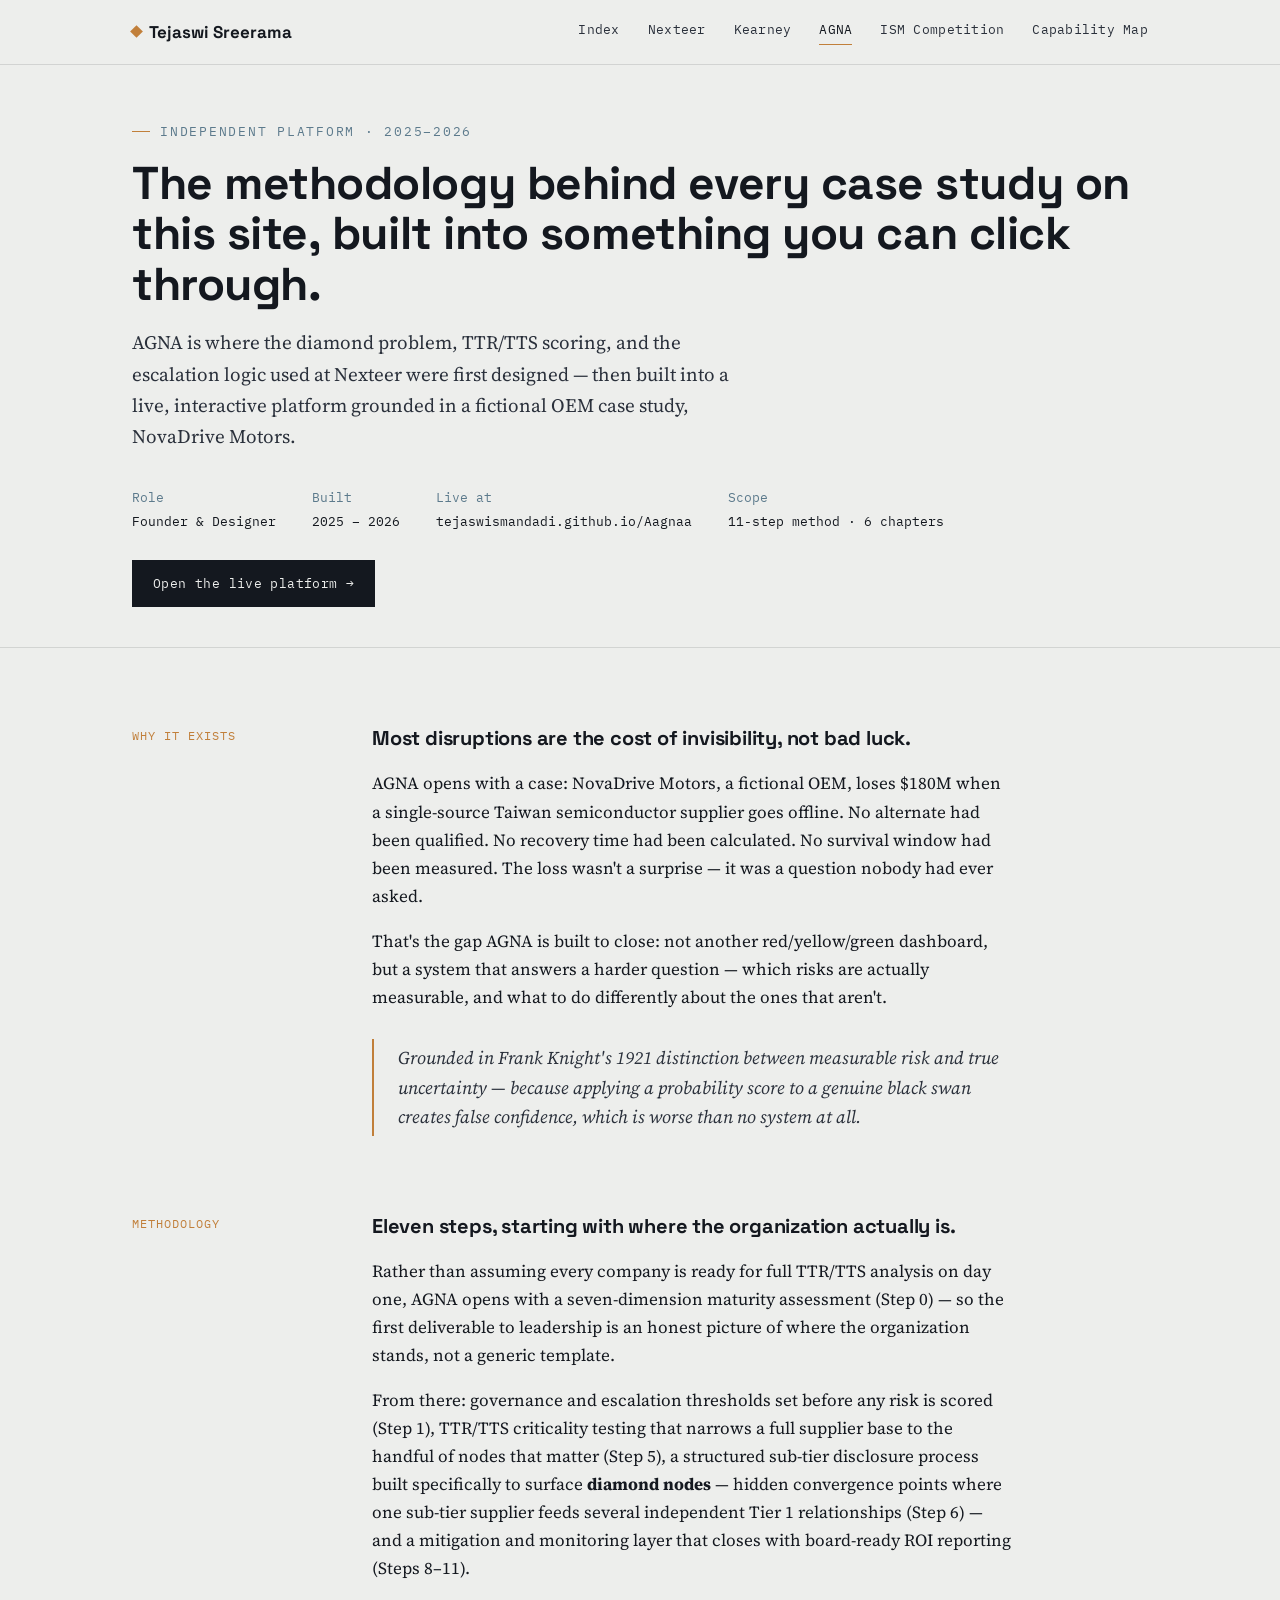
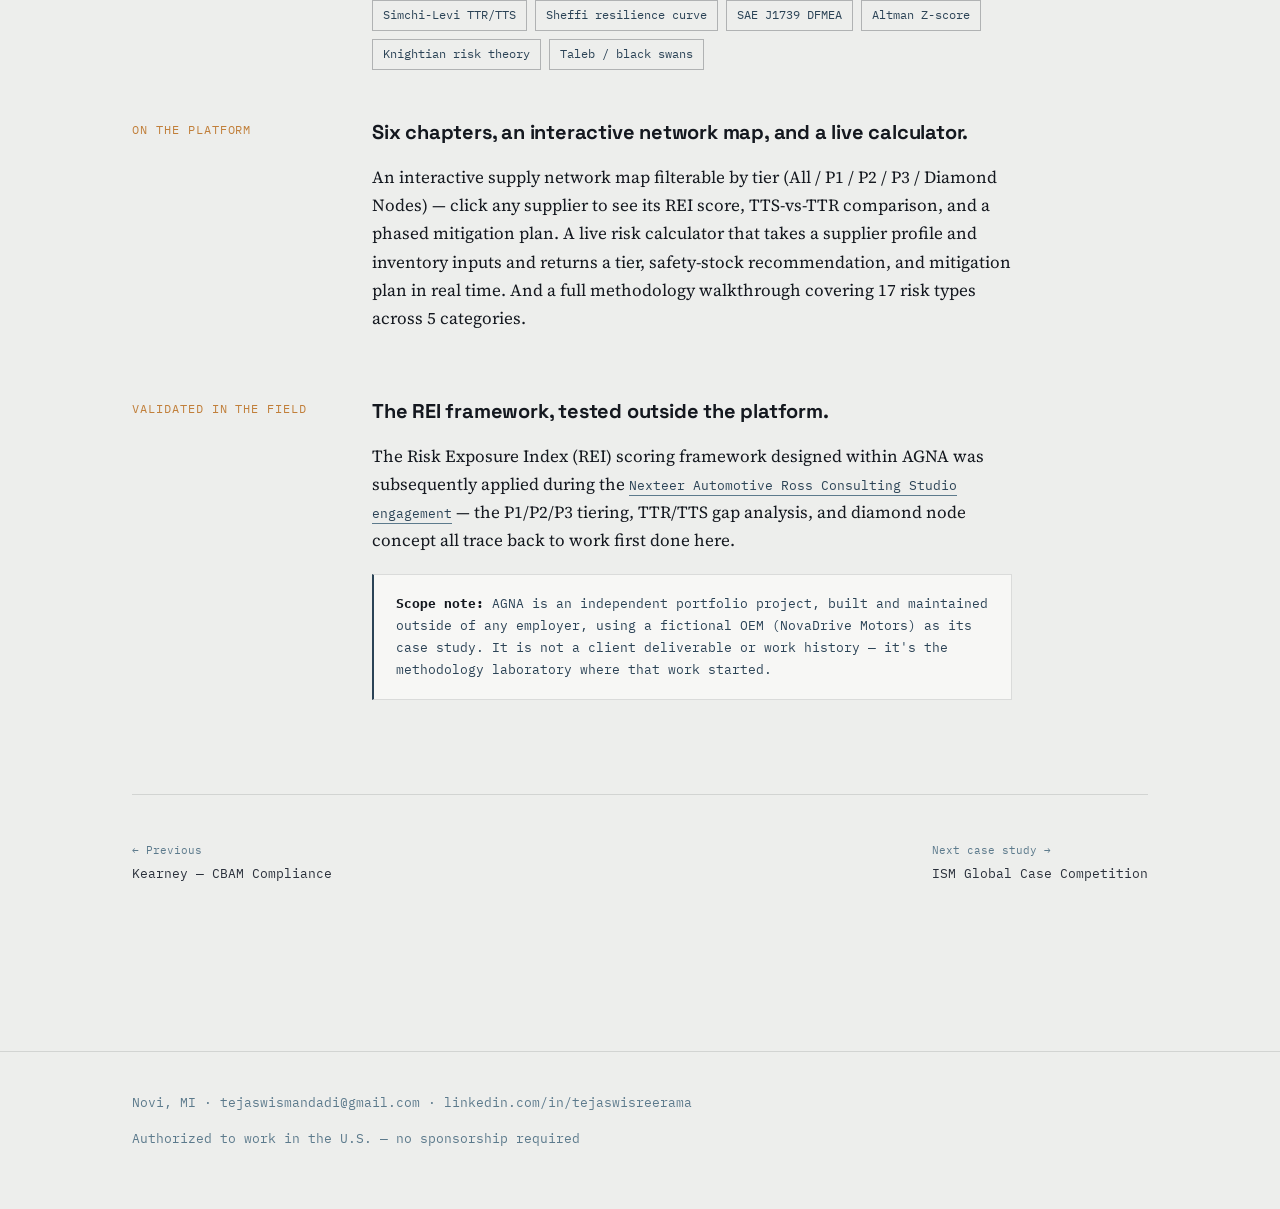
==== agna.html @ 7c191649 "Add files via upload Initial portfolio site" ====
<!DOCTYPE html>
<html lang="en">
<head>
<meta charset="UTF-8">
<meta name="viewport" content="width=device-width, initial-scale=1.0">
<title>AGNA — Independent Risk Platform | Tejaswi Sreerama</title>
<link rel="stylesheet" href="styles.css">
</head>
<body>

<nav class="site-nav">
  <div class="wrap">
    <a href="index.html" class="nav-mark"><span class="diamond"></span>Tejaswi Sreerama</a>
    <div class="nav-links">
      <a href="index.html">Index</a>
      <a href="nexteer.html">Nexteer</a>
      <a href="kearney.html">Kearney</a>
      <a href="agna.html" class="active">AGNA</a>
      <a href="ism-competition.html">ISM Competition</a>
      <a href="capability-map.html">Capability Map</a>
    </div>
  </div>
</nav>

<header class="case-hero">
  <div class="wrap">
    <div class="eyebrow">Independent Platform · 2025–2026</div>
    <h1>The methodology behind every case study on this site, built into something you can click through.</h1>
    <p class="dek">AGNA is where the diamond problem, TTR/TTS scoring, and the escalation logic used at Nexteer were first designed — then built into a live, interactive platform grounded in a fictional OEM case study, NovaDrive Motors.</p>
    <div class="case-meta">
      <div><span class="m-label">Role</span><span class="m-val">Founder &amp; Designer</span></div>
      <div><span class="m-label">Built</span><span class="m-val">2025 – 2026</span></div>
      <div><span class="m-label">Live at</span><span class="m-val">tejaswismandadi.github.io/Aagnaa</span></div>
      <div><span class="m-label">Scope</span><span class="m-val">11-step method · 6 chapters</span></div>
    </div>
    <div class="hero-cta" style="margin-top: 28px;">
      <a href="https://tejaswismandadi.github.io/Aagnaa" class="btn primary">Open the live platform →</a>
    </div>
  </div>
</header>

<section class="block">
  <div class="wrap">

    <div class="narrative">
      <div class="n-label">Why It Exists</div>
      <div class="n-body">
        <h3>Most disruptions are the cost of invisibility, not bad luck.</h3>
        <p>AGNA opens with a case: NovaDrive Motors, a fictional OEM, loses $180M when a single-source Taiwan semiconductor supplier goes offline. No alternate had been qualified. No recovery time had been calculated. No survival window had been measured. The loss wasn't a surprise — it was a question nobody had ever asked.</p>
        <p>That's the gap AGNA is built to close: not another red/yellow/green dashboard, but a system that answers a harder question — which risks are actually measurable, and what to do differently about the ones that aren't.</p>
        <div class="callout">Grounded in Frank Knight's 1921 distinction between measurable risk and true uncertainty — because applying a probability score to a genuine black swan creates false confidence, which is worse than no system at all.</div>
      </div>
    </div>

    <div class="narrative">
      <div class="n-label">Methodology</div>
      <div class="n-body">
        <h3>Eleven steps, starting with where the organization actually is.</h3>
        <p>Rather than assuming every company is ready for full TTR/TTS analysis on day one, AGNA opens with a seven-dimension maturity assessment (Step 0) — so the first deliverable to leadership is an honest picture of where the organization stands, not a generic template.</p>
        <p>From there: governance and escalation thresholds set before any risk is scored (Step 1), TTR/TTS criticality testing that narrows a full supplier base to the handful of nodes that matter (Step 5), a structured sub-tier disclosure process built specifically to surface <b>diamond nodes</b> — hidden convergence points where one sub-tier supplier feeds several independent Tier 1 relationships (Step 6) — and a mitigation and monitoring layer that closes with board-ready ROI reporting (Steps 8–11).</p>
        <div class="tag-row">
          <span class="tag-chip">Simchi-Levi TTR/TTS</span>
          <span class="tag-chip">Sheffi resilience curve</span>
          <span class="tag-chip">SAE J1739 DFMEA</span>
          <span class="tag-chip">Altman Z-score</span>
          <span class="tag-chip">Knightian risk theory</span>
          <span class="tag-chip">Taleb / black swans</span>
        </div>
      </div>
    </div>

    <div class="narrative">
      <div class="n-label">On the Platform</div>
      <div class="n-body">
        <h3>Six chapters, an interactive network map, and a live calculator.</h3>
        <p>An interactive supply network map filterable by tier (All / P1 / P2 / P3 / Diamond Nodes) — click any supplier to see its REI score, TTS-vs-TTR comparison, and a phased mitigation plan. A live risk calculator that takes a supplier profile and inventory inputs and returns a tier, safety-stock recommendation, and mitigation plan in real time. And a full methodology walkthrough covering 17 risk types across 5 categories.</p>
      </div>
    </div>

    <div class="narrative">
      <div class="n-label">Validated in the Field</div>
      <div class="n-body">
        <h3>The REI framework, tested outside the platform.</h3>
        <p>The Risk Exposure Index (REI) scoring framework designed within AGNA was subsequently applied during the <a href="nexteer.html" class="text-link">Nexteer Automotive Ross Consulting Studio engagement</a> — the P1/P2/P3 tiering, TTR/TTS gap analysis, and diamond node concept all trace back to work first done here.</p>
        <div class="honesty-note">
          <b>Scope note:</b> AGNA is an independent portfolio project, built and maintained outside of any employer, using a fictional OEM (NovaDrive Motors) as its case study. It is not a client deliverable or work history — it's the methodology laboratory where that work started.
        </div>
      </div>
    </div>

  </div>
</section>

<div class="wrap">
  <div class="case-switch">
    <a href="kearney.html"><span class="dir">← Previous</span>Kearney — CBAM Compliance</a>
    <a href="ism-competition.html"><span class="dir">Next case study →</span>ISM Global Case Competition</a>
  </div>
</div>

<footer class="site-footer">
  <div class="wrap">
    <div class="meta">Novi, MI · tejaswismandadi@gmail.com · linkedin.com/in/tejaswisreerama</div>
    <div class="meta">Authorized to work in the U.S. — no sponsorship required</div>
  </div>
</footer>

</body>
</html>
---- styles.css ----
/* ============================================================
   AGNA PORTFOLIO — Design System
   Signature: the convergence node (diamond problem) motif
   ============================================================ */

@import url('https://fonts.googleapis.com/css2?family=Space+Grotesk:wght@400;500;600;700&family=Source+Serif+4:opsz,wght@8..60,400;8..60,500;8..60,600&family=IBM+Plex+Mono:wght@400;500&display=swap');

:root {
  --ink: #14181F;
  --ink-soft: #2A303B;
  --paper: #EDEEEC;
  --paper-raised: #F7F7F5;
  --white: #FFFFFF;
  --signal: #C17F3A;
  --signal-soft: #E8CBA6;
  --steel: #2B4356;
  --steel-soft: #5C7A8C;
  --resolved: #4B7B6B;
  --line: rgba(20, 24, 31, 0.12);
  --line-strong: rgba(20, 24, 31, 0.28);

  --display: 'Space Grotesk', sans-serif;
  --body: 'Source Serif 4', serif;
  --mono: 'IBM Plex Mono', monospace;
}

* { box-sizing: border-box; }

html { scroll-behavior: smooth; }

@media (prefers-reduced-motion: reduce) {
  html { scroll-behavior: auto; }
  * { animation-duration: 0.01ms !important; animation-iteration-count: 1 !important; transition-duration: 0.01ms !important; }
}

body {
  margin: 0;
  background: var(--paper);
  color: var(--ink);
  font-family: var(--body);
  font-size: 17px;
  line-height: 1.65;
  -webkit-font-smoothing: antialiased;
}

a { color: inherit; }
a:focus-visible, button:focus-visible { outline: 2px solid var(--signal); outline-offset: 3px; }

img, svg { max-width: 100%; display: block; }

.wrap {
  max-width: 1080px;
  margin: 0 auto;
  padding: 0 32px;
}

/* ---------- Type ---------- */

h1, h2, h3, h4 {
  font-family: var(--display);
  color: var(--ink);
  margin: 0;
  letter-spacing: -0.01em;
}

.eyebrow {
  font-family: var(--mono);
  font-size: 12.5px;
  letter-spacing: 0.14em;
  text-transform: uppercase;
  color: var(--steel-soft);
  display: flex;
  align-items: center;
  gap: 10px;
}

.eyebrow::before {
  content: "";
  width: 18px;
  height: 1px;
  background: var(--signal);
  display: inline-block;
}

p { margin: 0 0 1.1em 0; }
p:last-child { margin-bottom: 0; }

.stat-num {
  font-family: var(--mono);
  font-weight: 500;
}

/* ---------- Nav ---------- */

.site-nav {
  position: sticky;
  top: 0;
  z-index: 40;
  background: rgba(237, 238, 236, 0.92);
  backdrop-filter: blur(8px);
  border-bottom: 1px solid var(--line);
}

.site-nav .wrap {
  display: flex;
  align-items: center;
  justify-content: space-between;
  height: 64px;
}

.nav-mark {
  font-family: var(--display);
  font-weight: 700;
  font-size: 17px;
  text-decoration: none;
  display: flex;
  align-items: center;
  gap: 8px;
}

.nav-mark .diamond {
  width: 9px; height: 9px;
  background: var(--signal);
  transform: rotate(45deg);
  display: inline-block;
}

.nav-links {
  display: flex;
  gap: 28px;
  font-family: var(--mono);
  font-size: 13px;
  letter-spacing: 0.02em;
}

.nav-links a {
  text-decoration: none;
  color: var(--ink-soft);
  padding-bottom: 4px;
  border-bottom: 1px solid transparent;
  transition: border-color 0.15s, color 0.15s;
}

.nav-links a:hover, .nav-links a.active {
  color: var(--ink);
  border-bottom-color: var(--signal);
}

@media (max-width: 720px) {
  .nav-links { display: none; }
}

/* ---------- Buttons / links ---------- */

.btn {
  display: inline-flex;
  align-items: center;
  gap: 10px;
  font-family: var(--mono);
  font-size: 13px;
  letter-spacing: 0.03em;
  text-decoration: none;
  padding: 12px 20px;
  border: 1px solid var(--ink);
  color: var(--ink);
  transition: background 0.15s, color 0.15s;
}

.btn:hover { background: var(--ink); color: var(--paper); }

.btn.primary {
  background: var(--ink);
  color: var(--paper);
}
.btn.primary:hover { background: var(--signal); border-color: var(--signal); color: var(--ink); }

.text-link {
  font-family: var(--mono);
  font-size: 13px;
  text-decoration: none;
  color: var(--steel);
  border-bottom: 1px solid var(--steel-soft);
  padding-bottom: 1px;
}
.text-link:hover { color: var(--signal); border-color: var(--signal); }

/* ---------- Footer ---------- */

.site-footer {
  border-top: 1px solid var(--line);
  margin-top: 120px;
  padding: 40px 0 60px;
}

.site-footer .wrap {
  display: flex;
  justify-content: space-between;
  align-items: center;
  flex-wrap: wrap;
  gap: 16px;
}

.site-footer .meta {
  font-family: var(--mono);
  font-size: 12.5px;
  color: var(--steel-soft);
}

/* ---------- Hero (index) ---------- */

.hero {
  padding: 100px 0 70px;
  border-bottom: 1px solid var(--line);
}

.hero-grid {
  display: grid;
  grid-template-columns: 1.15fr 0.85fr;
  gap: 56px;
  align-items: center;
}

@media (max-width: 860px) {
  .hero-grid { grid-template-columns: 1fr; }
}

.hero h1 {
  font-size: clamp(34px, 5vw, 54px);
  line-height: 1.06;
  margin: 18px 0 22px;
}

.hero h1 .accent { color: var(--signal); }

.hero-sub {
  font-family: var(--body);
  font-size: 19px;
  color: var(--ink-soft);
  max-width: 46ch;
  margin-bottom: 30px;
}

.hero-cta { display: flex; gap: 14px; flex-wrap: wrap; }

/* ---------- Convergence diagram (signature element) ---------- */

.diagram-frame {
  background: var(--ink);
  padding: 28px;
  position: relative;
}

.diagram-frame .cap {
  font-family: var(--mono);
  font-size: 11px;
  color: var(--paper);
  opacity: 0.55;
  letter-spacing: 0.08em;
  margin-top: 14px;
  text-transform: uppercase;
}

/* ---------- Section scaffolding ---------- */

section.block { padding: 74px 0; }
section.block.tight { padding: 44px 0; }
section.block + section.block { border-top: 1px solid var(--line); }

.section-head { max-width: 640px; margin-bottom: 44px; }
.section-head h2 { font-size: clamp(26px, 3.4vw, 34px); margin-top: 14px; }

/* ---------- Case index cards ---------- */

.case-grid {
  display: grid;
  grid-template-columns: repeat(2, 1fr);
  gap: 1px;
  background: var(--line-strong);
  border: 1px solid var(--line-strong);
}

@media (max-width: 760px) { .case-grid { grid-template-columns: 1fr; } }

.case-card {
  background: var(--paper-raised);
  padding: 34px 32px;
  text-decoration: none;
  color: var(--ink);
  display: flex;
  flex-direction: column;
  gap: 14px;
  min-height: 260px;
  transition: background 0.15s;
  position: relative;
}

.case-card:hover { background: var(--white); }

.case-card .tag {
  font-family: var(--mono);
  font-size: 11px;
  letter-spacing: 0.1em;
  text-transform: uppercase;
  color: var(--signal);
}

.case-card h3 {
  font-size: 22px;
  line-height: 1.2;
}

.case-card .desc {
  font-family: var(--body);
  font-size: 15px;
  color: var(--ink-soft);
  flex-grow: 1;
}

.case-card .stats {
  display: flex;
  gap: 20px;
  font-family: var(--mono);
  font-size: 12px;
  color: var(--steel);
  border-top: 1px solid var(--line);
  padding-top: 14px;
}

.case-card .go {
  position: absolute;
  top: 30px; right: 28px;
  font-family: var(--mono);
  font-size: 13px;
  color: var(--line-strong);
  transition: color 0.15s, transform 0.15s;
}
.case-card:hover .go { color: var(--signal); transform: translate(3px,-3px); }

/* ---------- Stat strip ---------- */

.stat-strip {
  display: grid;
  grid-template-columns: repeat(4, 1fr);
  border: 1px solid var(--line-strong);
}
@media (max-width: 760px) { .stat-strip { grid-template-columns: repeat(2, 1fr); } }

.stat-cell {
  padding: 26px 22px;
  border-left: 1px solid var(--line-strong);
}
.stat-cell:first-child { border-left: none; }
@media (max-width: 760px) { .stat-cell:nth-child(2n+1) { border-left: none; } }

.stat-cell .num {
  font-family: var(--mono);
  font-size: 27px;
  color: var(--signal);
  display: block;
}
.stat-cell .label {
  font-family: var(--mono);
  font-size: 11.5px;
  color: var(--steel);
  text-transform: uppercase;
  letter-spacing: 0.04em;
  margin-top: 6px;
}

/* ---------- Case study page ---------- */

.case-hero {
  padding: 56px 0 40px;
  border-bottom: 1px solid var(--line);
}

.case-hero .eyebrow { margin-bottom: 16px; }
.case-hero h1 { font-size: clamp(30px, 4.4vw, 46px); line-height: 1.1; margin-bottom: 18px; }
.case-hero .dek { font-size: 19px; color: var(--ink-soft); max-width: 60ch; }

.case-meta {
  display: flex;
  gap: 36px;
  margin-top: 34px;
  flex-wrap: wrap;
  font-family: var(--mono);
  font-size: 12.5px;
}
.case-meta .m-label { color: var(--steel-soft); display: block; margin-bottom: 4px; }
.case-meta .m-val { color: var(--ink); }

.narrative {
  display: grid;
  grid-template-columns: 200px 1fr;
  gap: 40px;
  max-width: 880px;
}
@media (max-width: 720px) { .narrative { grid-template-columns: 1fr; } }

.narrative .n-label {
  font-family: var(--mono);
  font-size: 12px;
  letter-spacing: 0.08em;
  text-transform: uppercase;
  color: var(--signal);
  padding-top: 4px;
}

.narrative .n-body h3 {
  font-size: 20px;
  margin-bottom: 14px;
}
.narrative .n-body { font-size: 17px; }
.narrative .n-body p { margin-bottom: 1em; }

.narrative + .narrative { margin-top: 46px; }

/* pull quote / insight callout */
.callout {
  border-left: 2px solid var(--signal);
  padding: 4px 0 4px 24px;
  margin: 28px 0;
  font-family: var(--body);
  font-size: 18px;
  font-style: italic;
  color: var(--ink-soft);
}

/* tag list for methods used */
.tag-row { display: flex; flex-wrap: wrap; gap: 8px; margin-top: 18px; }
.tag-chip {
  font-family: var(--mono);
  font-size: 11.5px;
  border: 1px solid var(--line-strong);
  padding: 5px 10px;
  color: var(--steel);
}

/* honesty note box */
.honesty-note {
  background: var(--paper-raised);
  border: 1px solid var(--line);
  border-left: 2px solid var(--steel);
  padding: 18px 22px;
  font-family: var(--mono);
  font-size: 13px;
  color: var(--steel);
  line-height: 1.7;
  margin: 20px 0;
}
.honesty-note b { color: var(--ink); }

/* case nav (prev/next) */
.case-switch {
  display: flex;
  justify-content: space-between;
  padding: 46px 0;
  border-top: 1px solid var(--line);
  font-family: var(--mono);
  font-size: 13px;
}
.case-switch a { text-decoration: none; color: var(--ink-soft); }
.case-switch a:hover { color: var(--signal); }
.case-switch .dir { display: block; color: var(--steel-soft); font-size: 11px; margin-bottom: 4px; }

/* capability map table */
.cap-table {
  display: grid;
  gap: 1px;
  background: var(--line-strong);
  border: 1px solid var(--line-strong);
  margin-top: 10px;
}
.cap-row {
  background: var(--paper-raised);
  padding: 22px 26px;
  display: grid;
  grid-template-columns: 260px 1fr;
  gap: 24px;
}
@media (max-width: 720px) { .cap-row { grid-template-columns: 1fr; } }
.cap-row .cap-h {
  font-family: var(--mono);
  font-size: 12px;
  color: var(--signal);
  text-transform: uppercase;
  letter-spacing: 0.05em;
}
.cap-row .cap-ask {
  font-size: 14px;
  color: var(--steel);
  margin-top: 8px;
  font-family: var(--body);
  font-style: italic;
}
.cap-row .cap-proof { font-size: 15.5px; }

/* quadrant grid (leadership) */
.quad-grid {
  display: grid;
  grid-template-columns: repeat(2, 1fr);
  gap: 1px;
  background: var(--line-strong);
  border: 1px solid var(--line-strong);
  margin-top: 10px;
}
@media (max-width: 720px) { .quad-grid { grid-template-columns: 1fr; } }
.quad-cell { background: var(--paper-raised); padding: 26px; }
.quad-cell h4 {
  font-family: var(--mono);
  font-size: 13px;
  color: var(--signal);
  text-transform: uppercase;
  letter-spacing: 0.05em;
  margin-bottom: 10px;
}
.quad-cell p { font-size: 15.5px; }
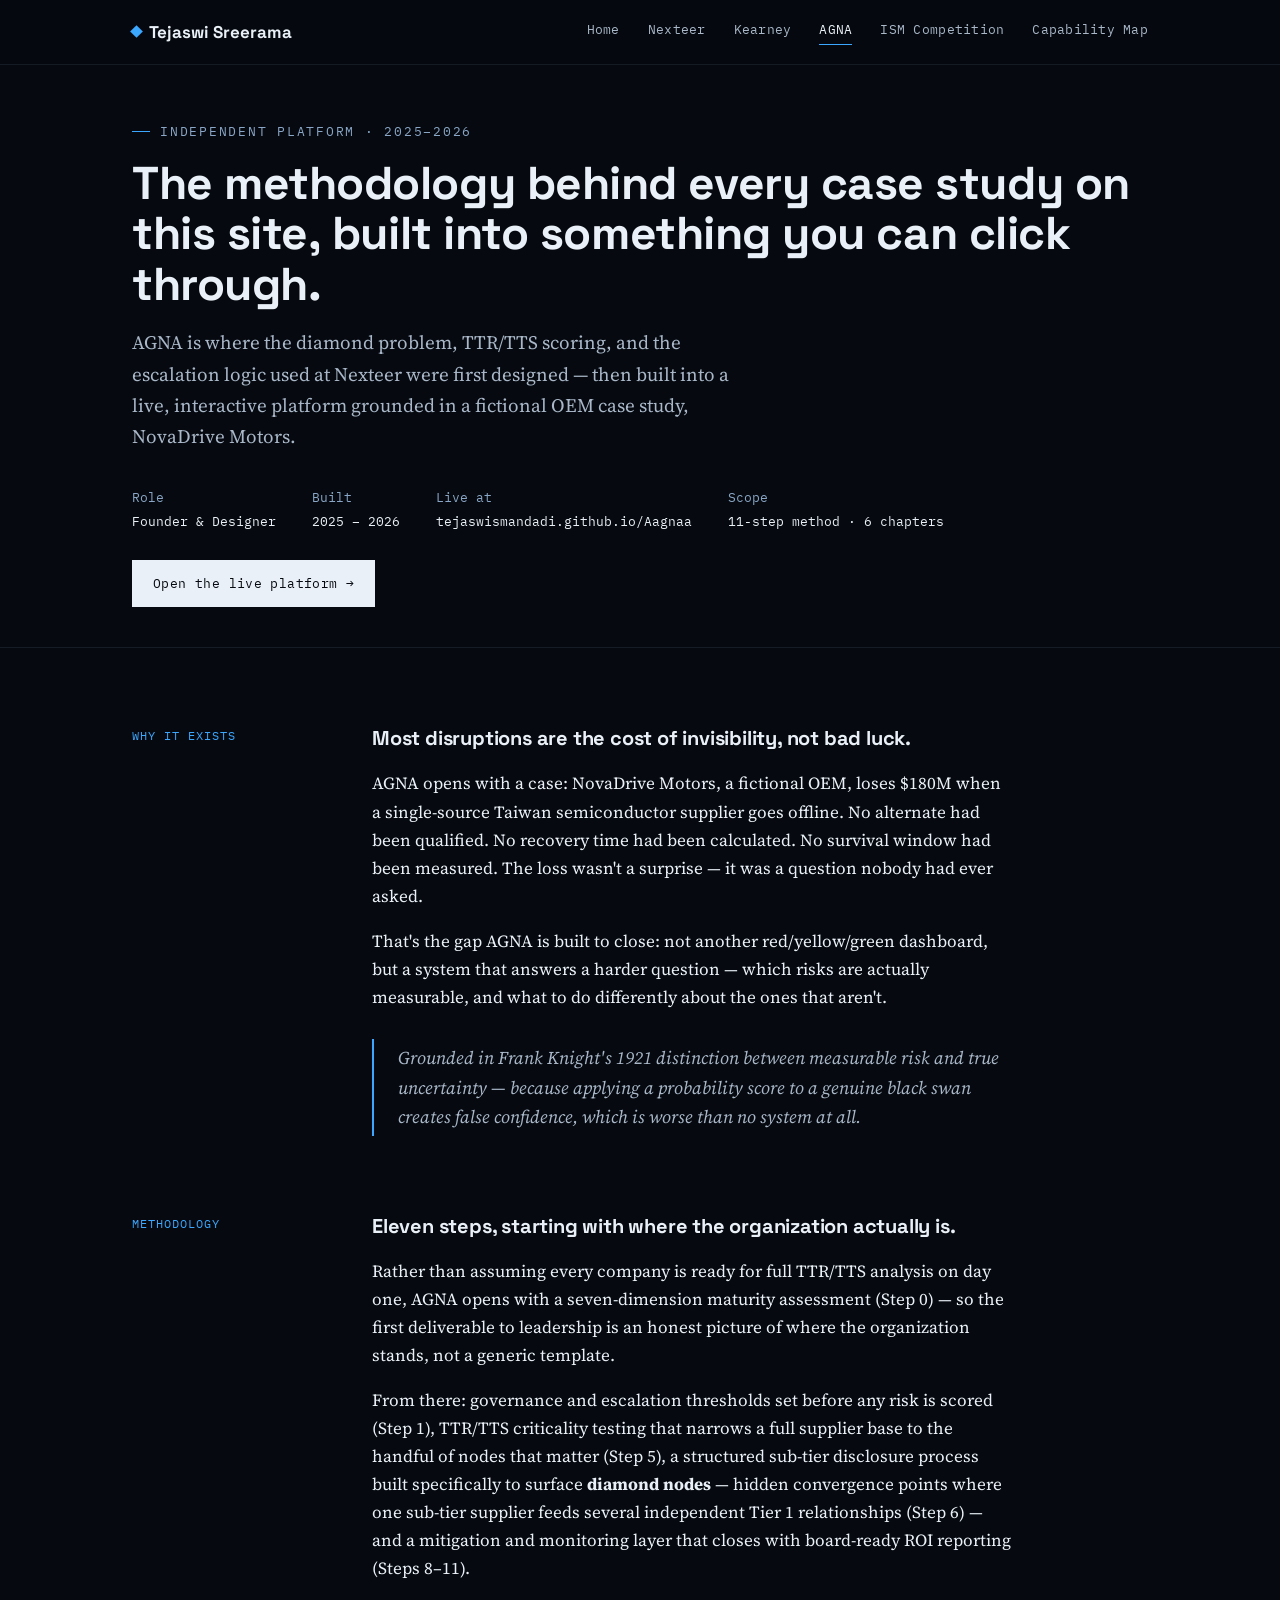
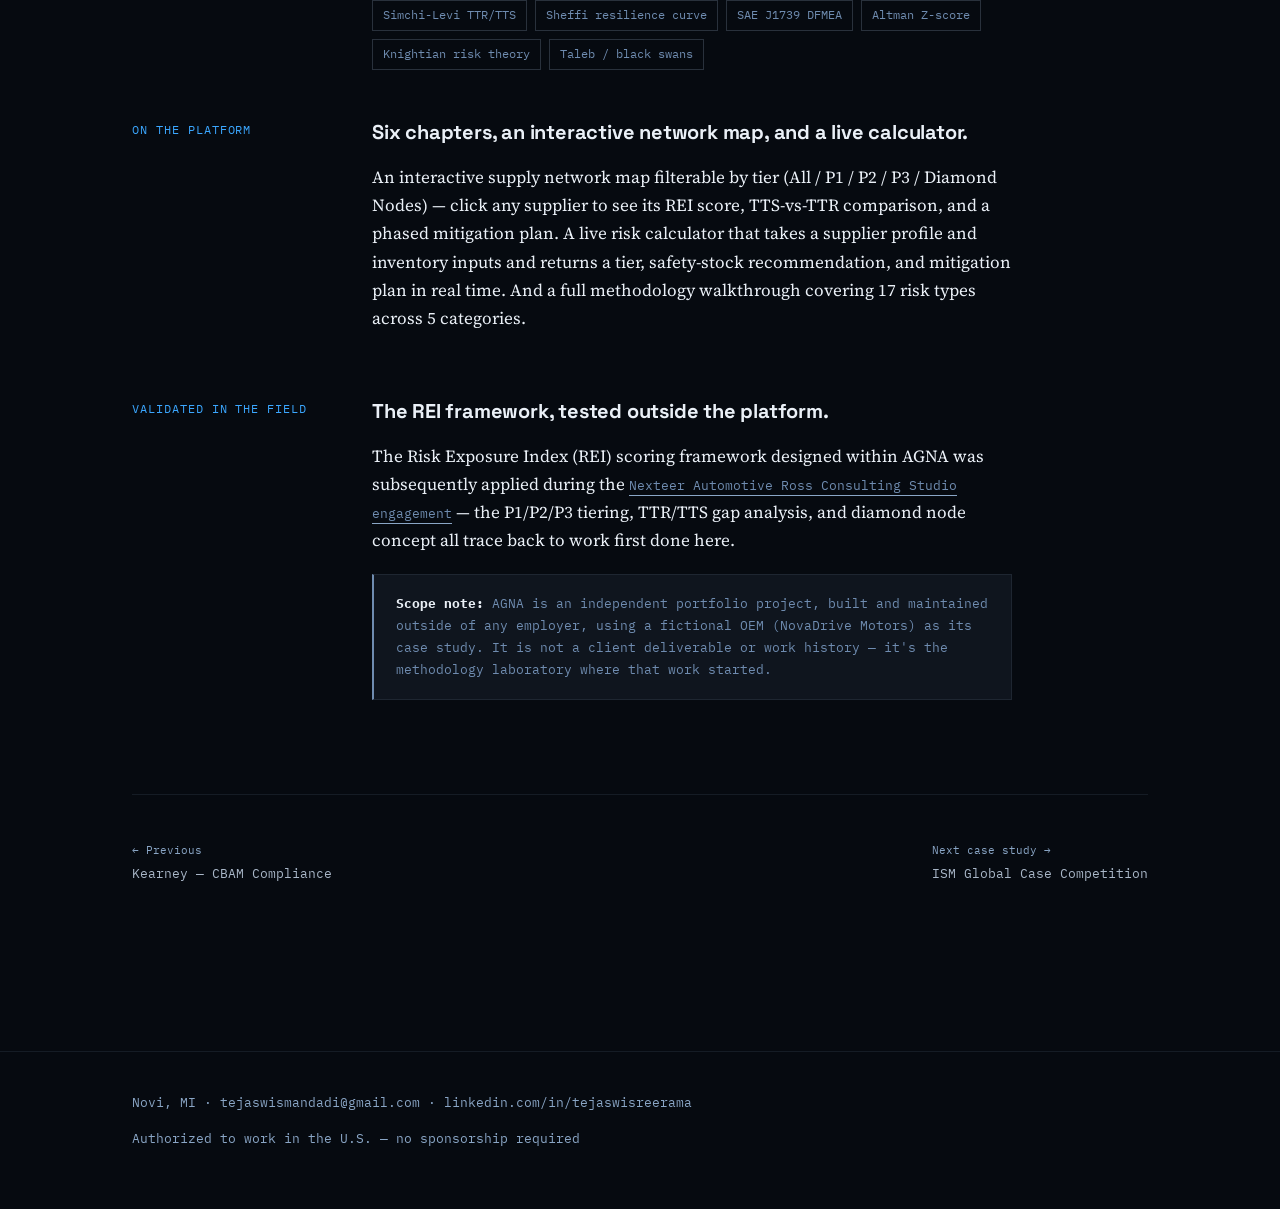
==== commit c020c429: "Add files via upload" ====
--- a/agna.html
+++ b/agna.html
@@ -12,7 +12,7 @@
   <div class="wrap">
     <a href="index.html" class="nav-mark"><span class="diamond"></span>Tejaswi Sreerama</a>
     <div class="nav-links">
-      <a href="index.html">Index</a>
+      <a href="index.html">Home</a>
       <a href="nexteer.html">Nexteer</a>
       <a href="kearney.html">Kearney</a>
       <a href="agna.html" class="active">AGNA</a>
--- a/styles.css
+++ b/styles.css
@@ -6,18 +6,21 @@
 @import url('https://fonts.googleapis.com/css2?family=Space+Grotesk:wght@400;500;600;700&family=Source+Serif+4:opsz,wght@8..60,400;8..60,500;8..60,600&family=IBM+Plex+Mono:wght@400;500&display=swap');
 
 :root {
-  --ink: #14181F;
-  --ink-soft: #2A303B;
-  --paper: #EDEEEC;
-  --paper-raised: #F7F7F5;
-  --white: #FFFFFF;
-  --signal: #C17F3A;
-  --signal-soft: #E8CBA6;
-  --steel: #2B4356;
-  --steel-soft: #5C7A8C;
-  --resolved: #4B7B6B;
-  --line: rgba(20, 24, 31, 0.12);
-  --line-strong: rgba(20, 24, 31, 0.28);
+  --ink: #EAF0F7;
+  --ink-soft: #A9B7C8;
+  --paper: #060A10;
+  --paper-raised: #0F151E;
+  --white: #182231;
+  --signal: #3BA7FF;
+  --signal-soft: #12283F;
+  --steel: #6F8CB0;
+  --steel-soft: #8AA6C6;
+  --resolved: #4FD1C5;
+  --line: rgba(180, 205, 235, 0.09);
+  --line-strong: rgba(180, 205, 235, 0.20);
+
+  --panel-bg: #05070B;
+  --panel-text: #ECF2F8;
 
   --display: 'Space Grotesk', sans-serif;
   --body: 'Source Serif 4', serif;
@@ -96,7 +99,7 @@
   position: sticky;
   top: 0;
   z-index: 40;
-  background: rgba(237, 238, 236, 0.92);
+  background: rgba(6, 10, 16, 0.86);
   backdrop-filter: blur(8px);
   border-bottom: 1px solid var(--line);
 }
@@ -172,7 +175,7 @@
   background: var(--ink);
   color: var(--paper);
 }
-.btn.primary:hover { background: var(--signal); border-color: var(--signal); color: var(--ink); }
+.btn.primary:hover { background: var(--signal); border-color: var(--signal); color: #14181F; }
 
 .text-link {
   font-family: var(--mono);
@@ -231,6 +234,54 @@
 }
 
 .hero h1 .accent { color: var(--signal); }
+
+.hero-identity {
+  display: flex;
+  align-items: center;
+  gap: 16px;
+  margin: 18px 0 22px;
+}
+
+.hero-photo {
+  width: 64px;
+  height: 64px;
+  border-radius: 50%;
+  object-fit: cover;
+  border: 2px solid var(--signal);
+  flex-shrink: 0;
+}
+
+.hero-name {
+  font-family: var(--display);
+  font-weight: 600;
+  font-size: 18px;
+  color: var(--ink);
+}
+
+.hero-role {
+  font-family: var(--mono);
+  font-size: 12.5px;
+  color: var(--steel-soft);
+  margin-top: 2px;
+}
+
+.hero-quicklinks {
+  display: flex;
+  gap: 22px;
+  flex-wrap: wrap;
+  margin-top: 26px;
+  padding-top: 22px;
+  border-top: 1px solid var(--line);
+}
+
+.hero-quicklinks a {
+  font-family: var(--mono);
+  font-size: 13px;
+  text-decoration: none;
+  color: var(--steel-soft);
+  transition: color 0.15s;
+}
+.hero-quicklinks a:hover { color: var(--signal); }
 
 .hero-sub {
   font-family: var(--body);
@@ -245,15 +296,16 @@
 /* ---------- Convergence diagram (signature element) ---------- */
 
 .diagram-frame {
-  background: var(--ink);
+  background: var(--panel-bg);
   padding: 28px;
   position: relative;
+  border: 1px solid var(--line);
 }
 
 .diagram-frame .cap {
   font-family: var(--mono);
   font-size: 11px;
-  color: var(--paper);
+  color: var(--panel-text);
   opacity: 0.55;
   letter-spacing: 0.08em;
   margin-top: 14px;
@@ -335,6 +387,132 @@
   transition: color 0.15s, transform 0.15s;
 }
 .case-card:hover .go { color: var(--signal); transform: translate(3px,-3px); }
+
+/* ---------- Process diagram figures ---------- */
+
+.diagram-figure {
+  margin: 20px 0 30px;
+}
+
+.diagram-figure img {
+  width: 100%;
+  border: 1px solid var(--line-strong);
+  background: #05070B;
+}
+
+.diagram-figure .fig-cap {
+  font-family: var(--mono);
+  font-size: 12px;
+  color: var(--steel);
+  margin-top: 10px;
+  display: flex;
+  justify-content: space-between;
+  flex-wrap: wrap;
+  gap: 8px;
+}
+
+.diagram-figure .fig-cap .fig-tag {
+  color: var(--signal);
+  text-transform: uppercase;
+  letter-spacing: 0.05em;
+}
+
+/* ---------- Methodology phase grid ---------- */
+
+.phase-grid {
+  display: grid;
+  grid-template-columns: repeat(4, 1fr);
+  gap: 1px;
+  background: var(--line-strong);
+  border: 1px solid var(--line-strong);
+  margin-top: 10px;
+}
+@media (max-width: 860px) { .phase-grid { grid-template-columns: repeat(2, 1fr); } }
+@media (max-width: 560px) { .phase-grid { grid-template-columns: 1fr; } }
+
+.phase-cell {
+  background: var(--paper-raised);
+  padding: 24px 22px;
+  display: flex;
+  flex-direction: column;
+  gap: 10px;
+}
+
+.phase-cell .phase-num {
+  font-family: var(--mono);
+  font-size: 11px;
+  color: var(--signal);
+  letter-spacing: 0.08em;
+}
+
+.phase-cell h4 {
+  font-family: var(--display);
+  font-size: 17px;
+  margin: 0;
+}
+
+.phase-cell ul {
+  margin: 4px 0 0 0;
+  padding-left: 16px;
+  font-size: 14px;
+  color: var(--ink-soft);
+  font-family: var(--body);
+}
+.phase-cell li { margin-bottom: 8px; }
+.phase-cell li:last-child { margin-bottom: 0; }
+
+.role-tag {
+  display: inline-block;
+  font-family: var(--mono);
+  font-size: 10px;
+  letter-spacing: 0.04em;
+  text-transform: uppercase;
+  padding: 1px 6px;
+  margin-left: 6px;
+  border: 1px solid var(--line-strong);
+  color: var(--steel);
+  vertical-align: middle;
+}
+.role-tag.mine { border-color: var(--signal); color: var(--signal); }
+
+/* ---------- About strip (photo) ---------- */
+
+.about-strip {
+  display: grid;
+  grid-template-columns: 92px 1fr;
+  gap: 26px;
+  align-items: center;
+  padding: 30px 32px;
+  background: var(--paper-raised);
+  border: 1px solid var(--line);
+}
+
+.about-strip .photo {
+  width: 92px;
+  height: 92px;
+  border-radius: 50%;
+  object-fit: cover;
+  border: 1px solid var(--line-strong);
+}
+
+.about-strip .about-text p {
+  font-size: 15.5px;
+  color: var(--ink-soft);
+  max-width: 62ch;
+}
+
+.about-strip .about-text .name-line {
+  font-family: var(--display);
+  font-weight: 600;
+  font-size: 16px;
+  color: var(--ink);
+  margin-bottom: 4px;
+}
+
+@media (max-width: 560px) {
+  .about-strip { grid-template-columns: 1fr; text-align: left; }
+  .about-strip .photo { width: 76px; height: 76px; }
+}
 
 /* ---------- Stat strip ---------- */
 
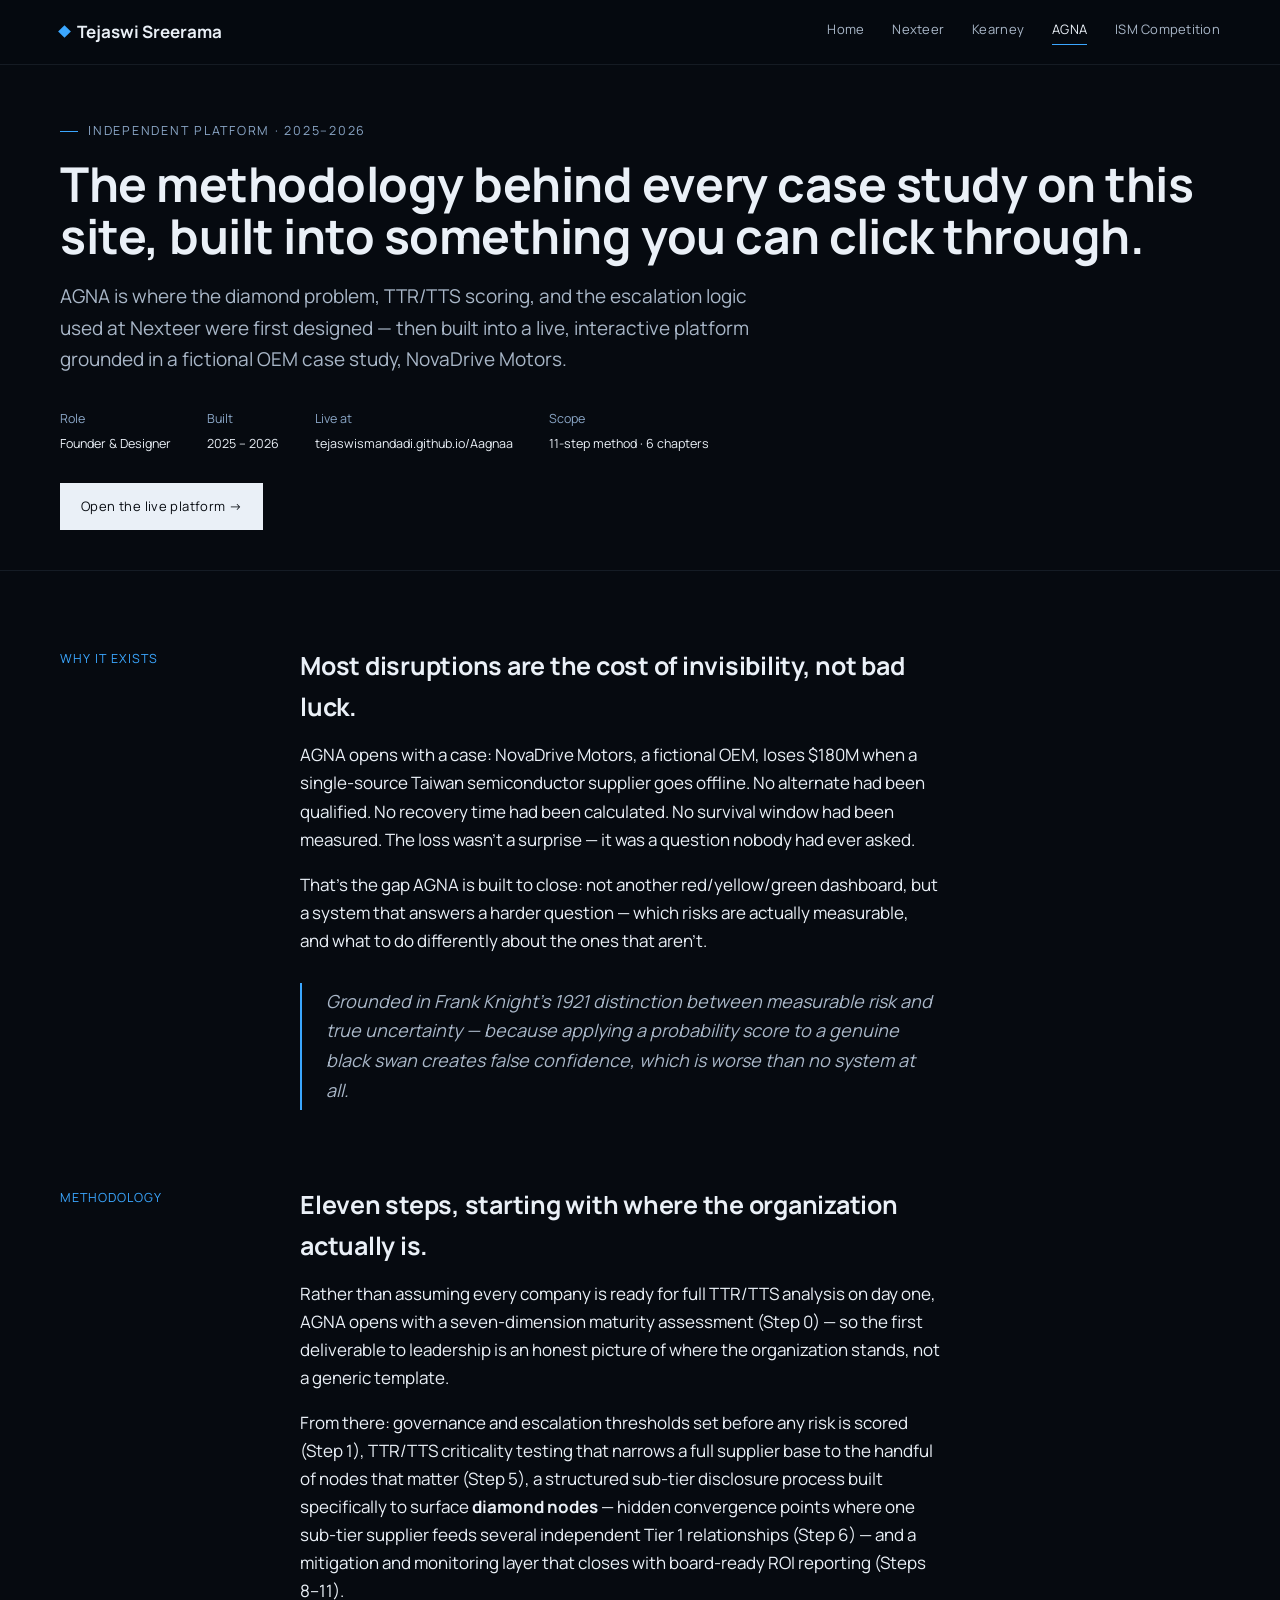
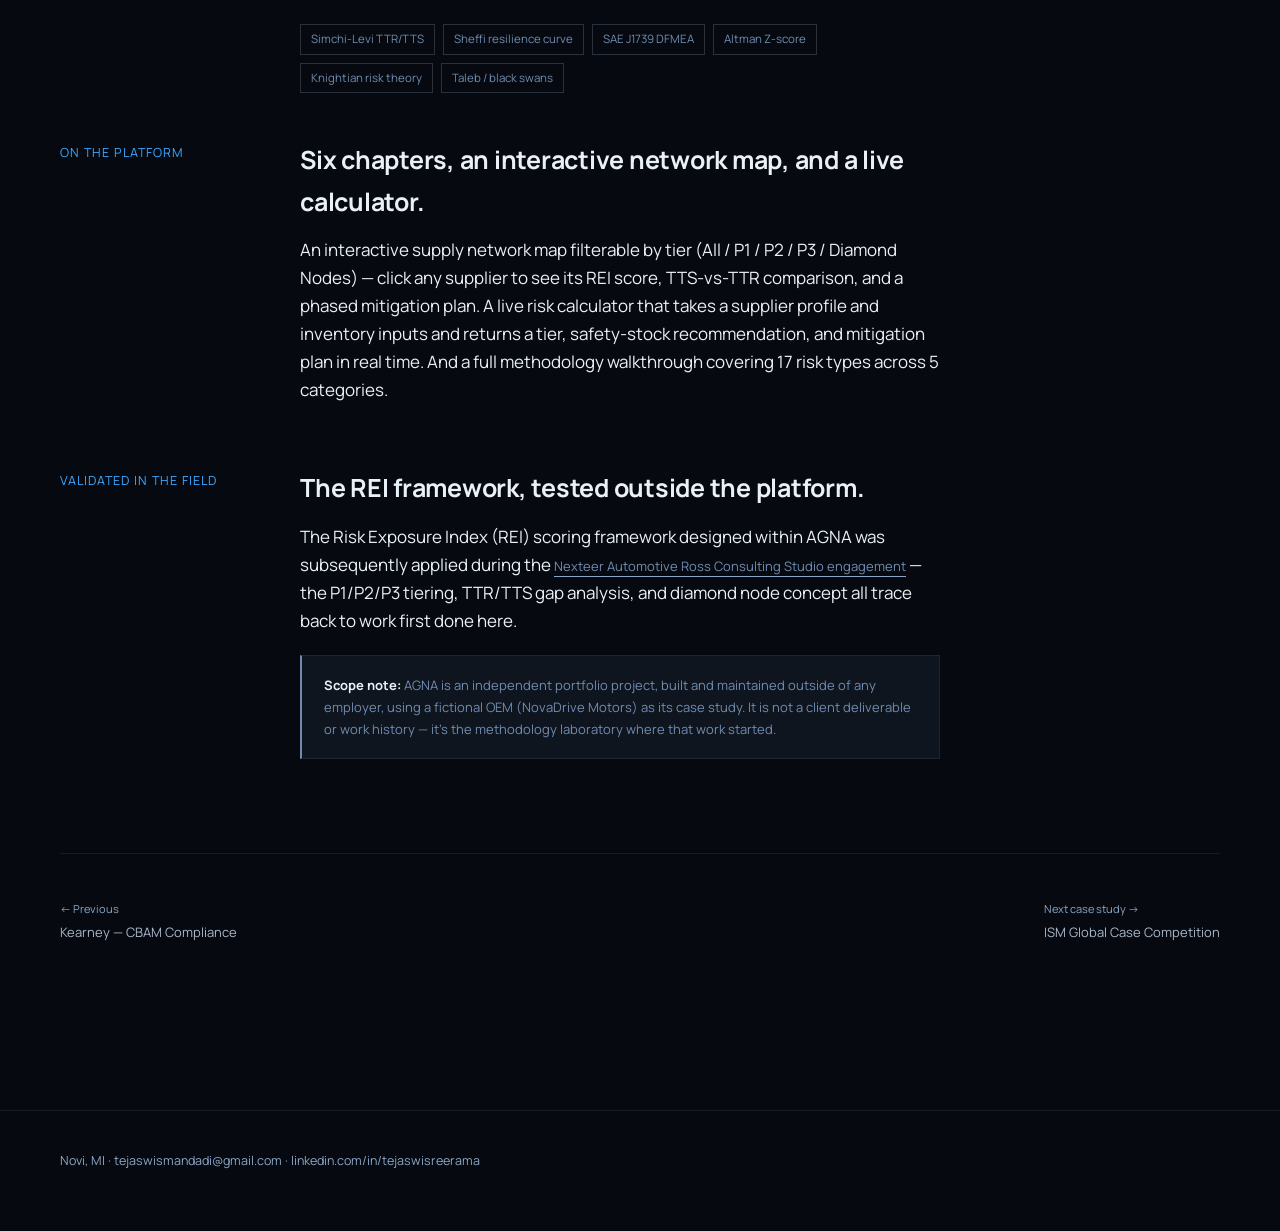
==== commit 90414e97: "Add files via upload" ====
--- a/agna.html
+++ b/agna.html
@@ -17,7 +17,6 @@
       <a href="kearney.html">Kearney</a>
       <a href="agna.html" class="active">AGNA</a>
       <a href="ism-competition.html">ISM Competition</a>
-      <a href="capability-map.html">Capability Map</a>
     </div>
   </div>
 </nav>
@@ -101,7 +100,6 @@
 <footer class="site-footer">
   <div class="wrap">
     <div class="meta">Novi, MI · tejaswismandadi@gmail.com · linkedin.com/in/tejaswisreerama</div>
-    <div class="meta">Authorized to work in the U.S. — no sponsorship required</div>
   </div>
 </footer>
 
--- a/styles.css
+++ b/styles.css
@@ -3,7 +3,7 @@
    Signature: the convergence node (diamond problem) motif
    ============================================================ */
 
-@import url('https://fonts.googleapis.com/css2?family=Space+Grotesk:wght@400;500;600;700&family=Source+Serif+4:opsz,wght@8..60,400;8..60,500;8..60,600&family=IBM+Plex+Mono:wght@400;500&display=swap');
+@import url('https://fonts.googleapis.com/css2?family=Manrope:wght@400;500;600;700;800&display=swap');
 
 :root {
   --ink: #EAF0F7;
@@ -22,9 +22,19 @@
   --panel-bg: #05070B;
   --panel-text: #ECF2F8;
 
-  --display: 'Space Grotesk', sans-serif;
-  --body: 'Source Serif 4', serif;
-  --mono: 'IBM Plex Mono', monospace;
+  --display: 'Manrope', sans-serif;
+  --body: 'Manrope', sans-serif;
+  --mono: 'Manrope', sans-serif;
+
+  /* Consistent type scale, used everywhere */
+  --fs-hero: clamp(40px, 5.6vw, 60px);
+  --fs-h1: clamp(34px, 4.6vw, 48px);
+  --fs-h2: clamp(28px, 3.4vw, 36px);
+  --fs-h3: clamp(21px, 2.4vw, 25px);
+  --fs-h4: 17px;
+  --fs-body: 17px;
+  --fs-small: 13.5px;
+  --fs-label: 12.5px;
 }
 
 * { box-sizing: border-box; }
@@ -52,9 +62,9 @@
 img, svg { max-width: 100%; display: block; }
 
 .wrap {
-  max-width: 1080px;
+  max-width: 1240px;
   margin: 0 auto;
-  padding: 0 32px;
+  padding: 0 40px;
 }
 
 /* ---------- Type ---------- */
@@ -212,23 +222,16 @@
 /* ---------- Hero (index) ---------- */
 
 .hero {
-  padding: 100px 0 70px;
+  padding: 110px 0 80px;
   border-bottom: 1px solid var(--line);
 }
 
 .hero-grid {
-  display: grid;
-  grid-template-columns: 1.15fr 0.85fr;
-  gap: 56px;
-  align-items: center;
-}
-
-@media (max-width: 860px) {
-  .hero-grid { grid-template-columns: 1fr; }
+  max-width: 800px;
 }
 
 .hero h1 {
-  font-size: clamp(34px, 5vw, 54px);
+  font-size: var(--fs-hero);
   line-height: 1.06;
   margin: 18px 0 22px;
 }
@@ -319,9 +322,88 @@
 section.block + section.block { border-top: 1px solid var(--line); }
 
 .section-head { max-width: 640px; margin-bottom: 44px; }
-.section-head h2 { font-size: clamp(26px, 3.4vw, 34px); margin-top: 14px; }
-
-/* ---------- Case index cards ---------- */
+.section-head h2 { font-size: var(--fs-h2); margin-top: 14px; }
+
+/* ---------- Capabilities grid ---------- */
+
+.cap-grid {
+  display: grid;
+  grid-template-columns: repeat(3, 1fr);
+  gap: 36px 40px;
+}
+@media (max-width: 900px) { .cap-grid { grid-template-columns: repeat(2, 1fr); } }
+@media (max-width: 600px) { .cap-grid { grid-template-columns: 1fr; } }
+
+.cap-cell { border-top: 1px solid var(--line-strong); padding-top: 18px; }
+
+.cap-num {
+  display: block;
+  font-family: var(--mono);
+  font-size: var(--fs-label);
+  letter-spacing: 0.08em;
+  color: var(--signal);
+  margin-bottom: 10px;
+}
+
+.cap-cell h4 { font-size: var(--fs-h4); margin: 0 0 8px; }
+.cap-cell p { font-size: var(--fs-small); color: var(--ink-soft); line-height: 1.55; margin: 0; }
+
+/* ---------- Work list (narrative, full-width rows) ---------- */
+
+.work-list { display: flex; flex-direction: column; }
+
+.work-row {
+  display: grid;
+  grid-template-columns: 110px 1fr;
+  gap: 32px;
+  padding: 44px 0;
+  border-top: 1px solid var(--line-strong);
+}
+.work-row:last-child { border-bottom: 1px solid var(--line-strong); }
+
+@media (max-width: 680px) {
+  .work-row { grid-template-columns: 1fr; gap: 12px; }
+}
+
+.work-num {
+  font-family: var(--mono);
+  font-size: 44px;
+  font-weight: 700;
+  color: var(--signal);
+  opacity: 0.35;
+  line-height: 1;
+}
+
+.work-body .tag {
+  display: block;
+  font-family: var(--mono);
+  font-size: var(--fs-label);
+  letter-spacing: 0.06em;
+  color: var(--steel-soft);
+  text-transform: uppercase;
+  margin-bottom: 10px;
+}
+
+.work-body h3 { font-size: var(--fs-h3); margin: 0 0 12px; }
+.work-body p { font-size: var(--fs-body); color: var(--ink-soft); line-height: 1.6; max-width: 68ch; margin: 0 0 16px; }
+
+.work-body .stats {
+  display: flex;
+  gap: 18px;
+  flex-wrap: wrap;
+  font-family: var(--mono);
+  font-size: var(--fs-small);
+  color: var(--steel-soft);
+  margin-bottom: 18px;
+}
+
+.btn.small {
+  display: inline-block;
+  padding: 9px 16px;
+  font-size: var(--fs-small);
+}
+
+/* ---------- Case index cards (legacy, unused on home) ---------- */
 
 .case-grid {
   display: grid;
@@ -553,7 +635,7 @@
 }
 
 .case-hero .eyebrow { margin-bottom: 16px; }
-.case-hero h1 { font-size: clamp(30px, 4.4vw, 46px); line-height: 1.1; margin-bottom: 18px; }
+.case-hero h1 { font-size: var(--fs-h1); line-height: 1.1; margin-bottom: 18px; }
 .case-hero .dek { font-size: 19px; color: var(--ink-soft); max-width: 60ch; }
 
 .case-meta {
@@ -577,7 +659,7 @@
 
 .narrative .n-label {
   font-family: var(--mono);
-  font-size: 12px;
+  font-size: var(--fs-label);
   letter-spacing: 0.08em;
   text-transform: uppercase;
   color: var(--signal);
@@ -585,7 +667,7 @@
 }
 
 .narrative .n-body h3 {
-  font-size: 20px;
+  font-size: var(--fs-h3);
   margin-bottom: 14px;
 }
 .narrative .n-body { font-size: 17px; }
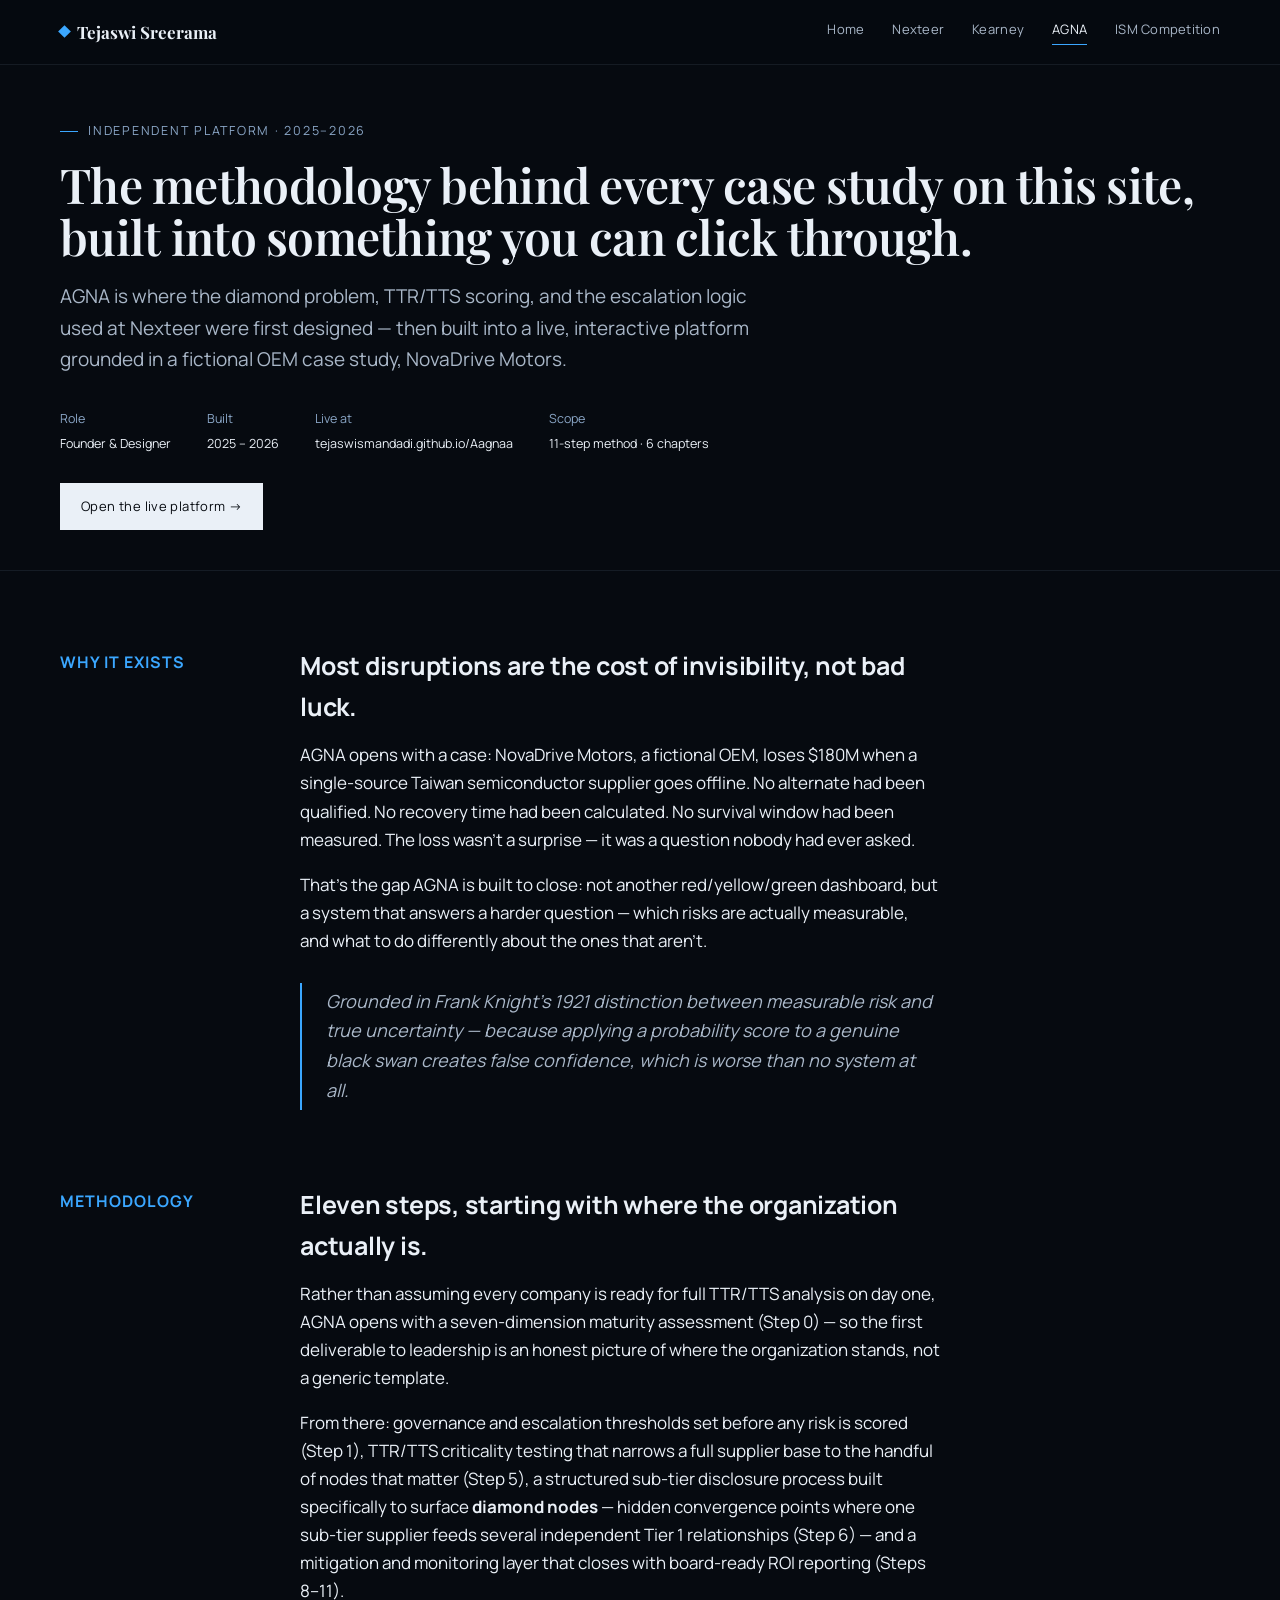
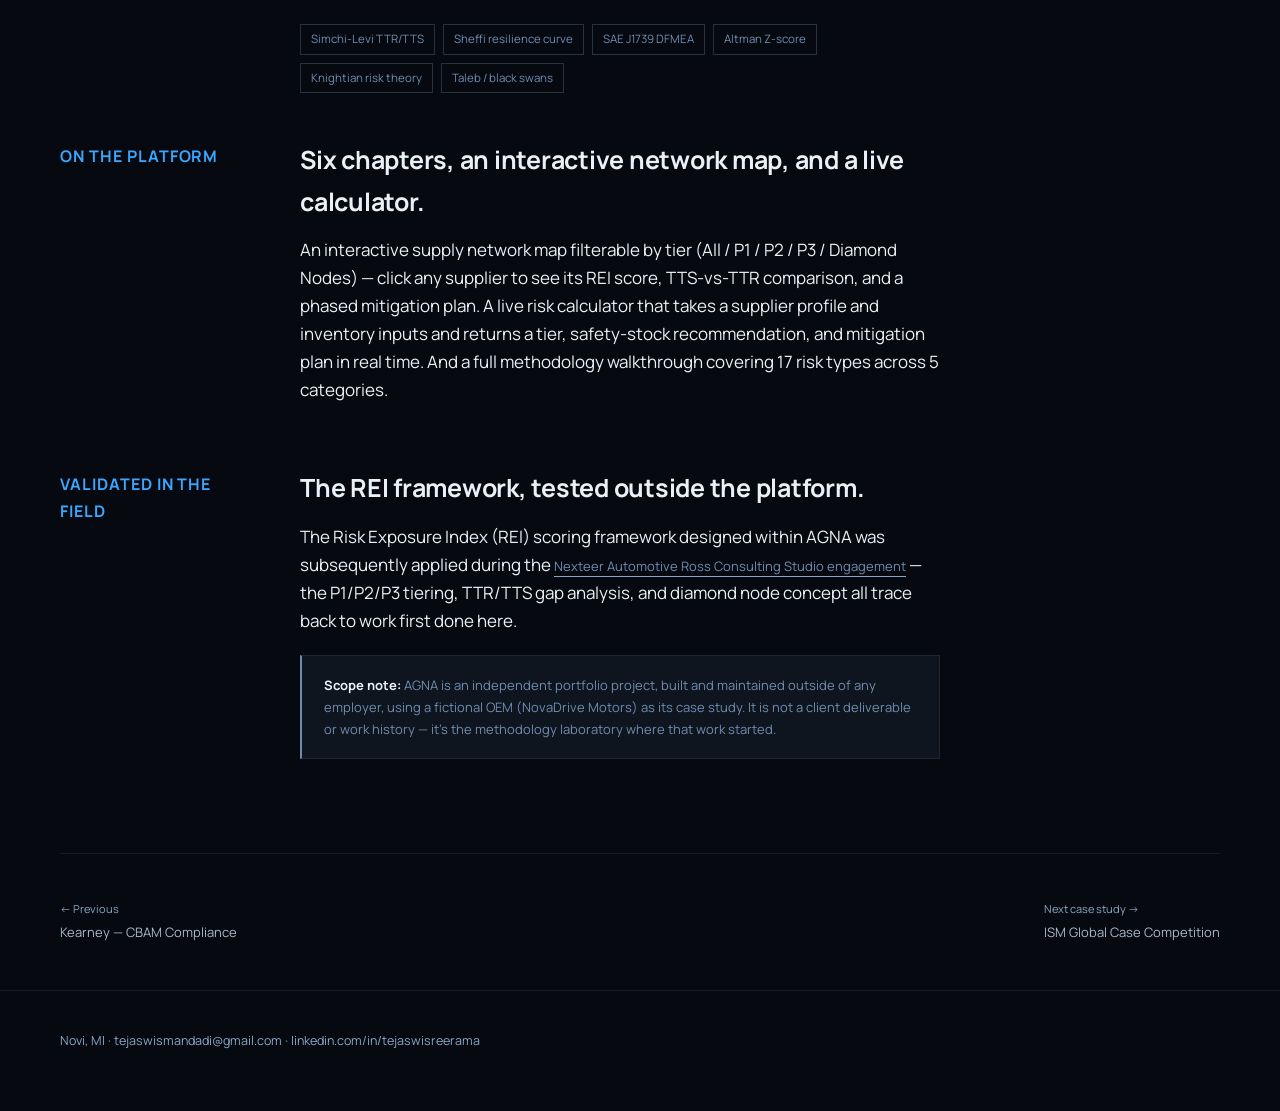
==== commit 745a1e16: "Add files via upload" ====
--- a/agna.html
+++ b/agna.html
@@ -103,5 +103,6 @@
   </div>
 </footer>
 
+<script src="script.js"></script>
 </body>
 </html>
--- a/styles.css
+++ b/styles.css
@@ -3,7 +3,7 @@
    Signature: the convergence node (diamond problem) motif
    ============================================================ */
 
-@import url('https://fonts.googleapis.com/css2?family=Manrope:wght@400;500;600;700;800&display=swap');
+@import url('https://fonts.googleapis.com/css2?family=Manrope:wght@400;500;600;700;800&family=Playfair+Display:ital,wght@0,600;0,700;1,400;1,600&family=Alex+Brush&display=swap');
 
 :root {
   --ink: #EAF0F7;
@@ -22,7 +22,7 @@
   --panel-bg: #05070B;
   --panel-text: #ECF2F8;
 
-  --display: 'Manrope', sans-serif;
+  --display: 'Playfair Display', serif;
   --body: 'Manrope', sans-serif;
   --mono: 'Manrope', sans-serif;
 
@@ -39,6 +39,30 @@
 
 * { box-sizing: border-box; }
 
+/* ---------- Motion ---------- */
+
+.reveal {
+  opacity: 0;
+  transform: translateY(22px);
+  transition: opacity 0.7s ease, transform 0.7s ease;
+}
+.reveal.revealed {
+  opacity: 1;
+  transform: translateY(0);
+}
+@media (prefers-reduced-motion: reduce) {
+  .reveal { opacity: 1; transform: none; transition: none; }
+}
+
+.cap-cell, .proj-row, .case-card, .btn {
+  transition: transform 0.25s ease, box-shadow 0.25s ease, border-color 0.25s ease, color 0.2s ease, background 0.2s ease;
+}
+.cap-cell:hover { transform: translateY(-3px); }
+.proj-row:hover .proj-chevron { transform: translateY(-3px); }
+.proj-chevron { transition: transform 0.25s ease; }
+.case-card:hover { transform: translateY(-3px); box-shadow: 0 12px 30px rgba(0,0,0,0.35); }
+.btn:hover { transform: translateY(-2px); }
+
 html { scroll-behavior: smooth; }
 
 @media (prefers-reduced-motion: reduce) {
@@ -69,8 +93,17 @@
 
 /* ---------- Type ---------- */
 
-h1, h2, h3, h4 {
+h1, h2 {
   font-family: var(--display);
+  font-weight: 600;
+  color: var(--ink);
+  margin: 0;
+  letter-spacing: -0.015em;
+}
+
+h3, h4 {
+  font-family: var(--body);
+  font-weight: 700;
   color: var(--ink);
   margin: 0;
   letter-spacing: -0.01em;
@@ -197,11 +230,40 @@
 }
 .text-link:hover { color: var(--signal); border-color: var(--signal); }
 
+/* ---------- Let's Connect ---------- */
+
+.connect { padding: 90px 0; border-top: 1px solid var(--line); text-align: center; }
+
+.connect-inner { max-width: 620px; margin: 0 auto; }
+
+.connect h2 { font-size: var(--fs-h1); margin-bottom: 20px; }
+
+.connect p {
+  font-size: var(--fs-body);
+  color: var(--ink-soft);
+  line-height: 1.65;
+  margin: 0 0 32px;
+}
+
+.connect-links {
+  display: flex;
+  justify-content: center;
+  gap: 14px;
+  flex-wrap: wrap;
+}
+
+.signature {
+  font-family: 'Alex Brush', cursive;
+  font-size: 42px;
+  color: var(--signal);
+  margin-top: 40px;
+}
+
 /* ---------- Footer ---------- */
 
 .site-footer {
   border-top: 1px solid var(--line);
-  margin-top: 120px;
+  margin-top: 0;
   padding: 40px 0 60px;
 }
 
@@ -222,50 +284,51 @@
 /* ---------- Hero (index) ---------- */
 
 .hero {
-  padding: 110px 0 80px;
+  padding: 70px 0 50px;
   border-bottom: 1px solid var(--line);
 }
 
-.hero-grid {
-  max-width: 800px;
-}
-
-.hero h1 {
-  font-size: var(--fs-hero);
-  line-height: 1.06;
-  margin: 18px 0 22px;
-}
-
-.hero h1 .accent { color: var(--signal); }
-
-.hero-identity {
+.id-block {
   display: flex;
   align-items: center;
-  gap: 16px;
-  margin: 18px 0 22px;
-}
-
-.hero-photo {
-  width: 64px;
-  height: 64px;
-  border-radius: 50%;
+  gap: 36px;
+}
+@media (max-width: 640px) {
+  .id-block { flex-direction: column; align-items: flex-start; gap: 20px; }
+}
+
+.id-photo {
+  width: 210px;
+  height: 290px;
   object-fit: cover;
-  border: 2px solid var(--signal);
+  object-position: 50% 12%;
   flex-shrink: 0;
 }
-
-.hero-name {
-  font-family: var(--display);
+@media (max-width: 640px) { .id-photo { width: 170px; height: 235px; } }
+
+.id-text h1 {
+  font-size: clamp(32px, 4vw, 44px);
+  line-height: 1.05;
+  margin-bottom: 10px;
+}
+
+.id-role {
+  font-family: var(--body);
   font-weight: 600;
-  font-size: 18px;
-  color: var(--ink);
-}
-
-.hero-role {
-  font-family: var(--mono);
-  font-size: 12.5px;
+  font-size: 19px;
+  color: var(--ink-soft);
+  margin-bottom: 10px;
+}
+
+.id-tags {
+  font-family: var(--mono);
+  font-size: 13.5px;
   color: var(--steel-soft);
-  margin-top: 2px;
+}
+
+.id-rule {
+  border-top: 1px solid var(--line-strong);
+  margin-top: 34px;
 }
 
 .hero-quicklinks {
@@ -294,7 +357,7 @@
   margin-bottom: 30px;
 }
 
-.hero-cta { display: flex; gap: 14px; flex-wrap: wrap; }
+.hero-cta { display: flex; gap: 14px; flex-wrap: wrap; margin-top: 8px; }
 
 /* ---------- Convergence diagram (signature element) ---------- */
 
@@ -324,6 +387,97 @@
 .section-head { max-width: 640px; margin-bottom: 44px; }
 .section-head h2 { font-size: var(--fs-h2); margin-top: 14px; }
 
+/* ---------- About Me ---------- */
+
+.about-grid {
+  display: grid;
+  grid-template-columns: minmax(0, 720px) 1fr;
+  gap: 60px;
+  align-items: start;
+}
+@media (max-width: 900px) {
+  .about-grid { grid-template-columns: 1fr; }
+}
+
+.about-side {
+  position: sticky;
+  top: 100px;
+  padding-left: 40px;
+  border-left: 1px solid var(--line-strong);
+}
+@media (max-width: 900px) {
+  .about-side { position: static; padding-left: 0; border-left: none; margin-top: 20px; }
+}
+
+.mv-block { margin-bottom: 34px; }
+.mv-block .eyebrow { margin-bottom: 12px; }
+.mv-block:last-child .pull-quote { margin-bottom: 0; }
+
+.pull-quote {
+  font-family: var(--display);
+  font-style: italic;
+  font-weight: 400;
+  font-size: 23px;
+  line-height: 1.4;
+  color: var(--ink);
+  margin: 0 0 40px;
+}
+
+.fact-list { display: flex; flex-direction: column; gap: 22px; }
+
+.fact-item { display: flex; flex-direction: column; }
+.fact-num {
+  font-family: var(--display);
+  font-weight: 700;
+  font-size: 26px;
+  color: var(--signal);
+}
+.fact-label {
+  font-family: var(--mono);
+  font-size: 12.5px;
+  color: var(--steel-soft);
+  margin-top: 4px;
+}
+
+.story-text { max-width: 720px; margin-bottom: 8px; }
+.story-text p { font-size: var(--fs-body); color: var(--ink-soft); line-height: 1.7; margin: 0 0 20px; }
+.story-text p:last-child { margin-bottom: 0; }
+
+.story-text p.lede {
+  font-family: var(--display);
+  font-weight: 600;
+  font-size: 24px;
+  line-height: 1.35;
+  color: var(--ink);
+  margin: 6px 0 24px;
+}
+
+.lens-list {
+  list-style: none;
+  margin: 0 0 20px;
+  padding: 0;
+  display: flex;
+  flex-direction: column;
+  gap: 10px;
+}
+.lens-list li {
+  font-size: var(--fs-body);
+  color: var(--ink-soft);
+  line-height: 1.6;
+  padding-left: 20px;
+  position: relative;
+}
+.lens-list li::before {
+  content: "";
+  position: absolute;
+  left: 0;
+  top: 10px;
+  width: 6px;
+  height: 6px;
+  background: var(--signal);
+}
+.lens-list li strong { color: var(--ink); }
+
 /* ---------- Capabilities grid ---------- */
 
 .cap-grid {
@@ -348,54 +502,52 @@
 .cap-cell h4 { font-size: var(--fs-h4); margin: 0 0 8px; }
 .cap-cell p { font-size: var(--fs-small); color: var(--ink-soft); line-height: 1.55; margin: 0; }
 
-/* ---------- Work list (narrative, full-width rows) ---------- */
-
-.work-list { display: flex; flex-direction: column; }
-
-.work-row {
-  display: grid;
-  grid-template-columns: 110px 1fr;
+/* ---------- Key Projects & Impact Summary (chevron list) ---------- */
+
+.proj-list { display: flex; flex-direction: column; gap: 40px; }
+
+.proj-row {
+  display: grid;
+  grid-template-columns: 96px 1fr;
   gap: 32px;
-  padding: 44px 0;
-  border-top: 1px solid var(--line-strong);
-}
-.work-row:last-child { border-bottom: 1px solid var(--line-strong); }
-
+}
 @media (max-width: 680px) {
-  .work-row { grid-template-columns: 1fr; gap: 12px; }
-}
-
-.work-num {
-  font-family: var(--mono);
-  font-size: 44px;
-  font-weight: 700;
-  color: var(--signal);
-  opacity: 0.35;
-  line-height: 1;
-}
-
-.work-body .tag {
+  .proj-row { grid-template-columns: 1fr; gap: 14px; }
+}
+
+.proj-chevron {
+  background: var(--paper-raised);
+  border: 1px solid var(--line-strong);
+  clip-path: polygon(0 0, 100% 0, 100% 82%, 50% 100%, 0 82%);
+  display: flex;
+  align-items: flex-start;
+  justify-content: center;
+  padding-top: 22px;
+  min-height: 130px;
+}
+.proj-chevron span {
+  font-family: var(--display);
+  font-weight: 600;
+  font-size: 30px;
+  color: var(--signal);
+}
+
+.proj-body { padding-top: 4px; }
+
+.proj-body .tag {
   display: block;
   font-family: var(--mono);
   font-size: var(--fs-label);
   letter-spacing: 0.06em;
   color: var(--steel-soft);
   text-transform: uppercase;
-  margin-bottom: 10px;
-}
-
-.work-body h3 { font-size: var(--fs-h3); margin: 0 0 12px; }
-.work-body p { font-size: var(--fs-body); color: var(--ink-soft); line-height: 1.6; max-width: 68ch; margin: 0 0 16px; }
-
-.work-body .stats {
-  display: flex;
-  gap: 18px;
-  flex-wrap: wrap;
-  font-family: var(--mono);
-  font-size: var(--fs-small);
-  color: var(--steel-soft);
-  margin-bottom: 18px;
-}
+  margin-bottom: 8px;
+}
+
+.proj-body h3 { font-size: var(--fs-h3); margin: 0 0 14px; }
+.proj-body p { font-size: var(--fs-body); color: var(--ink-soft); line-height: 1.6; max-width: 72ch; margin: 0 0 8px; }
+.proj-body p strong { color: var(--ink); font-weight: 700; }
+.proj-body p:last-of-type { margin-bottom: 18px; }
 
 .btn.small {
   display: inline-block;
@@ -528,7 +680,6 @@
 }
 
 .phase-cell h4 {
-  font-family: var(--display);
   font-size: 17px;
   margin: 0;
 }
@@ -659,8 +810,9 @@
 
 .narrative .n-label {
   font-family: var(--mono);
-  font-size: var(--fs-label);
-  letter-spacing: 0.08em;
+  font-size: 16px;
+  font-weight: 700;
+  letter-spacing: 0.06em;
   text-transform: uppercase;
   color: var(--signal);
   padding-top: 4px;
